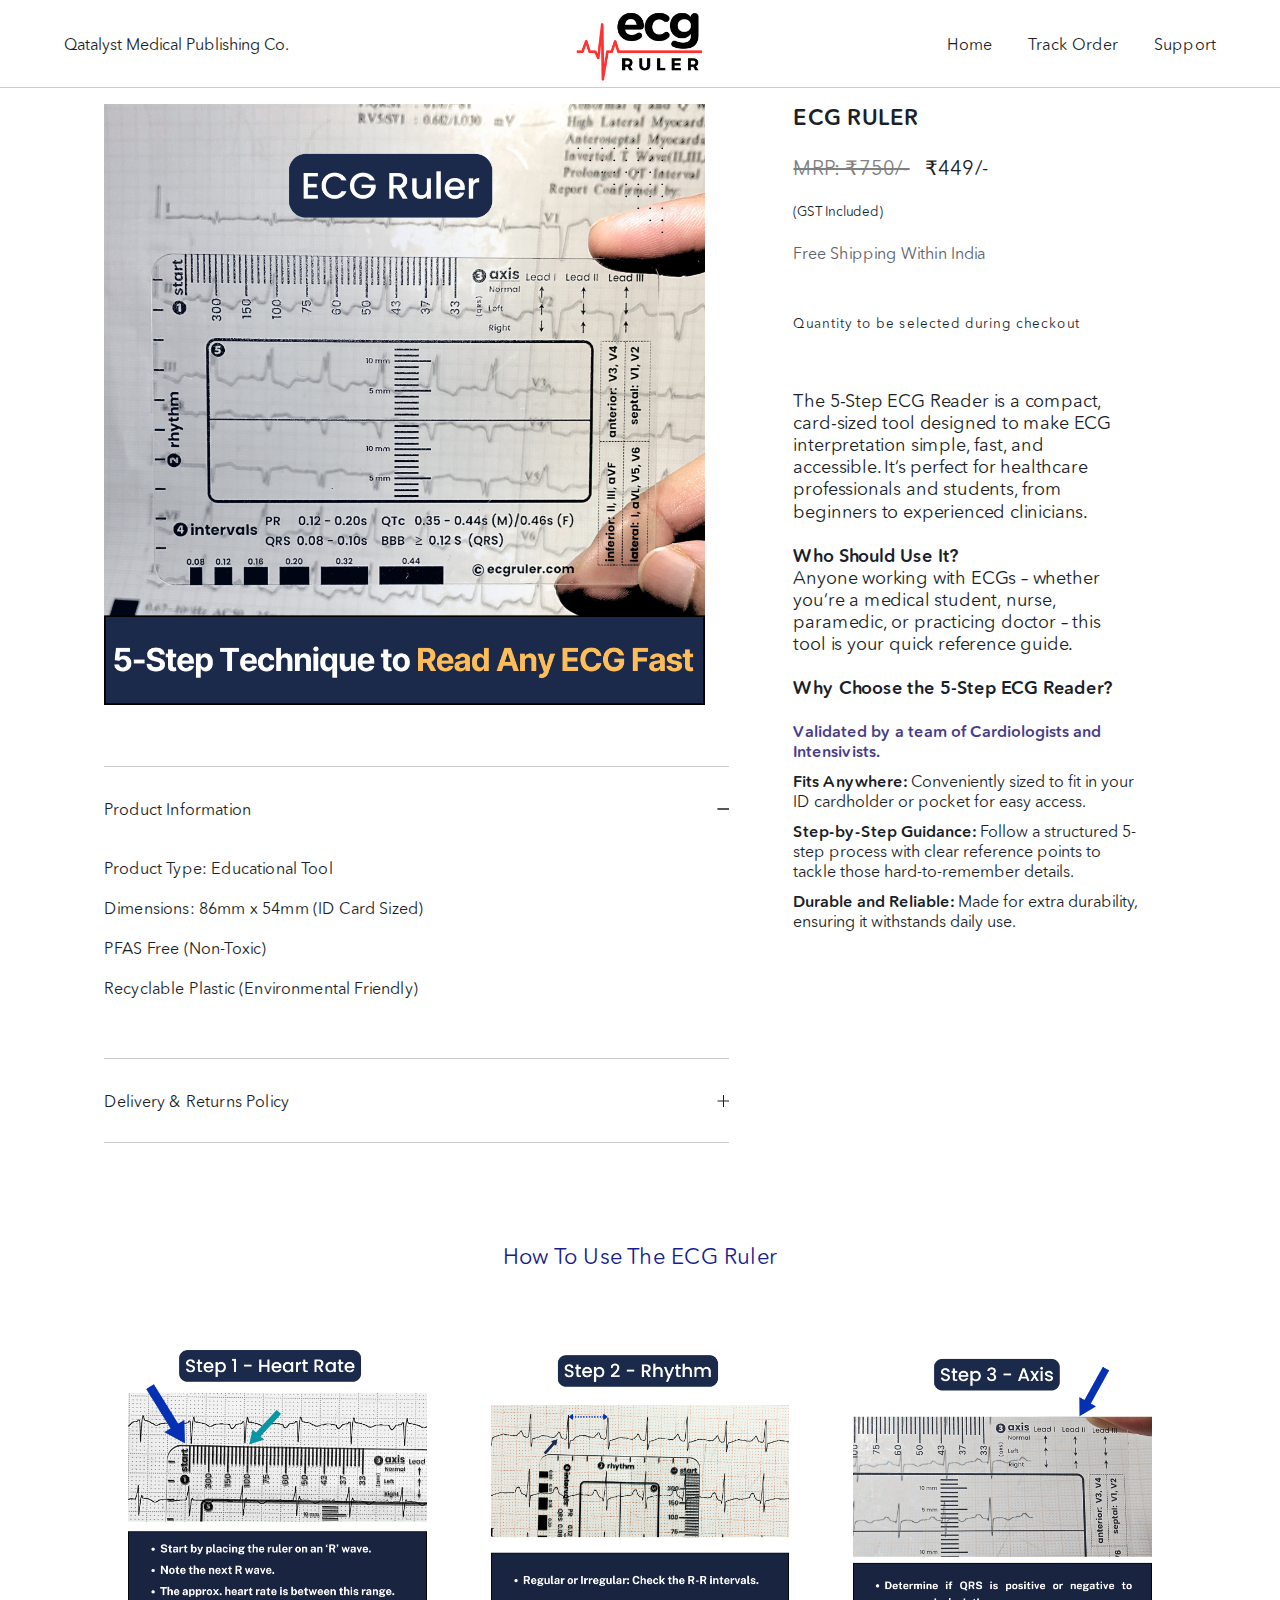
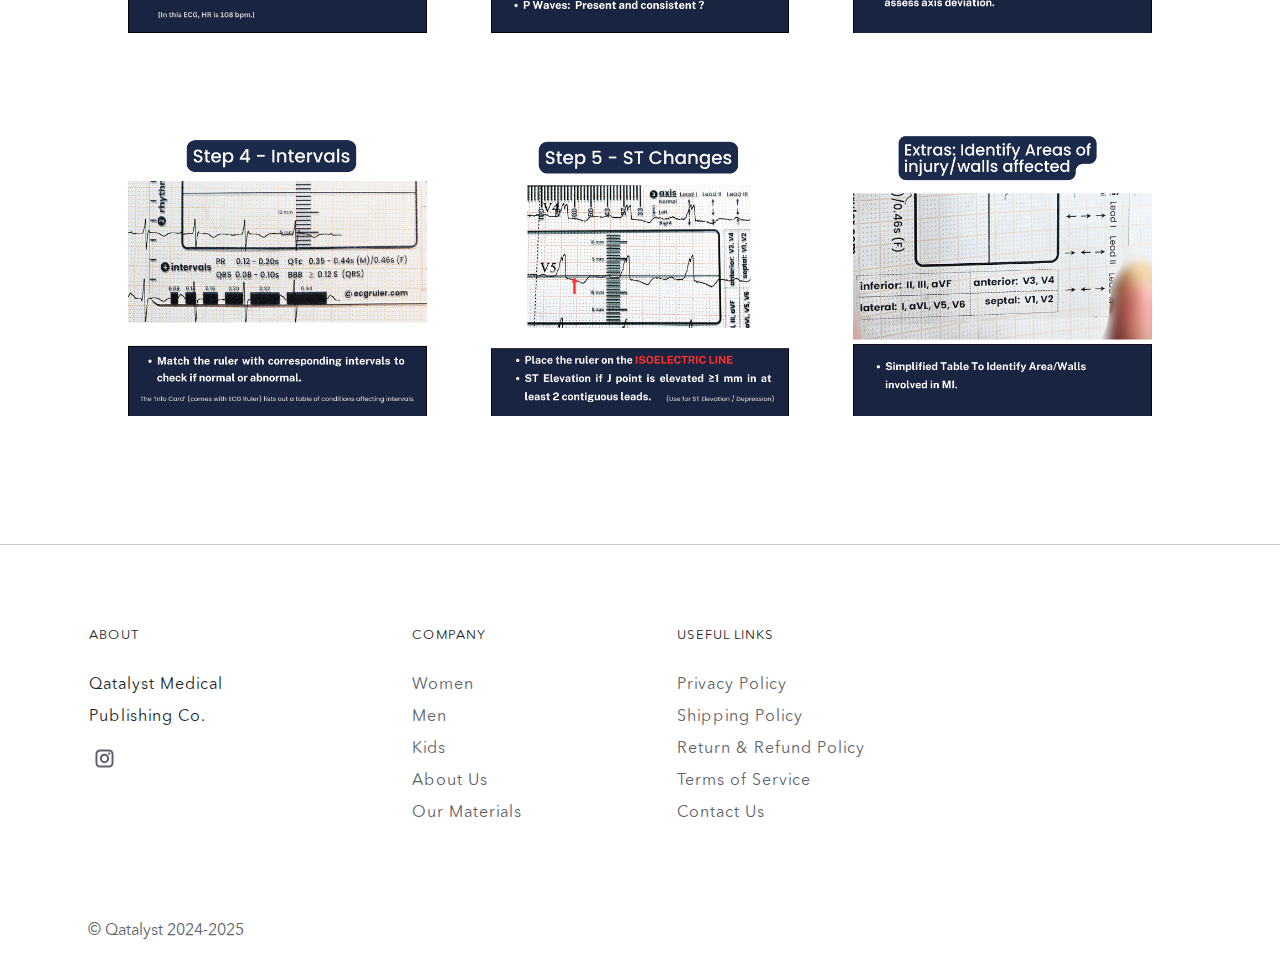
==== ecgruler/index.html @ bc453512 "Update index.html" ====
<!DOCTYPE html>
<html lang="en">
  <head>
    <meta charset="UTF-8" />
    <meta http-equiv="X-UA-Compatible" content="IE=edge" />
    <meta name="viewport" content="width=device-width, initial-scale=1.0" />
    <meta name="description" content="product page" />
    <link
      crossorigin="anonymous"
      media="all"
      rel="stylesheet"
      href="./styles/index.css"
    />
    <title>ECG Ruler - ECGs Made Simple with the 5-Step ECG Ruler - ECGRULER.com</title>
  </head>

  <body>
    <header class="header">
      
      <nav class="header-navigation wrapper">
       <a class="logo" href="ecgruler.com">
      <span class="visually-hidden">Home page</span>
      <img class="logo__image" src="./img/logo.png" alt="ECG Ruler Logo" />
      <span class="logo__text">ECG Ruler</span>
    </a>
        <ul class="header-navigation__list">
          <li class="header-navigation__item">
            <span class="">Qatalyst Medical Publishing Co.</span>
          </li>

        </ul>
        <ul class="header-navigation__list">
          <li class="header-navigation__item">
            <a class="header-navigation__link" href="#">Home</a>
          </li>
          <li class="header-navigation__item">
            <a class="header-navigation__link" href="#">Track Order</a>
          </li>
          <li class="header-navigation__item">
            <a class="header-navigation__link" href="#">Support</a>
          </li>
        </ul>
      </nav>
    </header>

    <main id="main" class="wrapper" tabindex="-1">
      <article class="product product--two-columns">
        <h1 class="visually-hidden">ECG Ruler</h1>
        <div class="product__content">
          <div class="product__image-wrapper">
            <img
              width="472"
              height="706"
              class="product__image"
              src="./img/main_product.png"
              alt="ECG Ruler"
              loading="ECG Ruler"
            />
          </div>

          <div class="product__description">
            <details class="collapse" open>
              <summary class="collapse__summary">
                <h2 class="summary__title">Product Information</h2>
              </summary>
              <div class="collapse__content">
                <div class="paragraph">
                  <p>Product Type: Educational Tool</p><br>
                  <p>Dimensions: 86mm x 54mm (ID Card Sized)</p><br>
                  <p>PFAS Free (Non-Toxic)</p><br>
                  <p>Recyclable Plastic (Environmental Friendly)</p><br>
                </div>
              </div>
            </details>
            <details class="collapse">
              <summary class="collapse__summary">
                <h2 class="summary__title">Delivery & Returns Policy</h2>
              </summary>
              <div class="collapse__content">
               <div class="delivery-returns-policy">  
  <h3>Delivery</h3>
  <ul>
    <li>Orders are fulfilled within the next working day.</li>
    <li>A tracking code will be provided once your order is shipped.</li>
    <li>We partner with IndiaPost Speed Post, Delhivery, and DTDC to ensure speedy delivery.</li>
    <li>Orders are typically delivered within <strong>3-4 days</strong>. Though holidays or weather conditions may delay the expected date of delivery.</li>
    <li>Please ensure your delivery address, pin code, and phone number are accurate for a seamless delivery experience.</li>
  </ul>
  
  <h3>Returns</h3>
  <ul>
    <li>We take great care to ensure our products are of excellent quality before shipping.</li>
    <li>If your product is damaged during transit, we offer a hassle-free replacement process.</li>
    <li>To initiate a return, email us at <a href="mailto:care@ecgruler.com">care@ecgruler.com</a> with:
      <ul>
        <li>Your order details / payment receipt</li>
        <li><strong>2-3 photos</strong> clearly showing the damage</li>
      </ul>
    </li>
    <li>Once verified, we’ll promptly send you a replacement.</li>
  </ul>
  
  <p>Your satisfaction is our priority, and we’re here to help!</p>
</div>

              </div>
            </details>
          </div>
        </div>
        <div class="product__options">
          <form class="product__form" action="#" id="product__form">
            <div class="product__info">
              <h2
                class="heading heading--product"
                id="title"
                aria-hidden="true"
              >
                <b style="font-weight: 600;">ECG RULER</b>
              </h2>
              <div class="product__price">
  <span class="product__price--old" style="text-decoration: line-through; color: gray;">MRP: ₹750/-</span>
  <span class="product__price--new" style="margin-left: 10px;">₹449/-</span>
</div>
<small style="size: .2em;">(GST Included)</small>
              <small class="tax-info">Free Shipping Within India</small>

            </div>
            <div class="fieldset-wrapper">
           
              
              <div class="fieldset">
                <label class="legend legend--quantity" for="quantity">
                  <small style="size: .2em;">Quantity to be selected during checkout</small><br>
                   
                </label>

              </div>
            </div>
  
          </form>
          <form>
                    <script src="https://checkout.razorpay.com/v1/payment-button.js" data-payment_button_id="pl_PTafZO4BnLj7If" async> </script> 

          </form>
          <div class="paragraph paragraph--description">
           
           <div>
  <p>The 5-Step ECG Reader is a compact, card-sized tool designed to make ECG interpretation simple, fast, and accessible. It’s perfect for healthcare professionals and students, from beginners to experienced clinicians.</p>
  
  <p><strong>Who Should Use It?</strong><br>
  Anyone working with ECGs – whether you’re a medical student, nurse, paramedic, or practicing doctor – this tool is your quick reference guide.</p>
  
  <p><strong>Why Choose the 5-Step ECG Reader?</strong></p>
<ul style="list-style-type: none; padding-left: 0;">
  <li style="margin-bottom: 10px;"><strong style="color:darkslateblue;">Validated by a team of Cardiologists and Intensivists.</strong></li>
  <li style="margin-bottom: 10px;"><strong>Fits Anywhere:</strong> Conveniently sized to fit in your ID cardholder or pocket for easy access.</li>
  <li style="margin-bottom: 10px;"><strong>Step-by-Step Guidance:</strong> Follow a structured 5-step process with clear reference points to tackle those hard-to-remember details.</li>
  <li style="margin-bottom: 10px;"><strong>Durable and Reliable:</strong> Made for extra durability, ensuring it withstands daily use.</li>
</ul>

</div>

          </div>
        </div>
      </article>
      <section class="suggestion">
        <h2 class="suggestion__header">How To Use The ECG Ruler</h2>
        <ul class="suggestion__list">

          <li class="suggestion__item">
            <article class="suggestion__product">
              <div class="suggestion__image-wrapper">
                <img
                  class="suggestion__image"
                  src="./img/2.png"
                  width="242"
                  height="360"
                  loading="lazy"
                />
              </div>

            </article>
          </li>
          <li class="suggestion__item">
            <article class="suggestion__product">
   
              <div class="suggestion__image-wrapper">
                <img
                  class="suggestion__image"
                  src="./img/3.png"
                  alt=""
                  width="242"
                  height="360"
                  loading="lazy"
                />
              </div>

            </article>
          </li>
          <li class="suggestion__item">
            <article class="suggestion__product">
              <div class="suggestion__image-wrapper">
                <img
                  class="suggestion__image"
                  src="./img/4.png"
                  alt=""
                  width="242"
                  height="360"
                  loading="lazy"
                />
              </div>
            </article>
          </li>

                    <li class="suggestion__item">
            <article class="suggestion__product">
              <div class="suggestion__image-wrapper">
                <img
                  class="suggestion__image"
                  src="./img/5.png"
                  alt=""
                  width="242"
                  height="360"
                  loading="lazy"
                />
              </div>
            </article>
            
          </li>

                    <li class="suggestion__item">
            <article class="suggestion__product">
              <div class="suggestion__image-wrapper">
                <img
                  class="suggestion__image"
                  src="./img/6.png"
                  alt=""
                  width="242"
                  height="360"
                  loading="lazy"
                />
              </div>
            </article>
            
          </li>

                    <li class="suggestion__item">
            <article class="suggestion__product">
              <div class="suggestion__image-wrapper">
                <img
                  class="suggestion__image"
                  src="./img/7.png"
                  alt=""
                  width="242"
                  height="360"
                  loading="lazy"
                />
              </div>
            </article>
            
          </li>


        </ul>
      </section>
    </main>
    <footer class="footer">
      <div class="footer__container wrapper">
        <section class="section section--address">
          <h2 class="heading heading--footer">About</h2>
          <address class="address">
            <div class="paragraph paragraph--address">
              <p>Qatalyst Medical Publishing Co.</p>
            </div>
            <ul class="social">
              <li class="social__item">
                <a href="https://www.instagram.com/ecg_ruler/"
                  ><span class="icon icon--instagram">
                    <span class="visually-hidden">Instagram</span>
                  </span></a
                >
              </li>
            </ul>
          </address>
        </section>
        <section class="section">
          <h2 class="heading heading--footer">Company</h2>
          <ul class="footer-list">
            <li class="footer-list__item">
              <a class="footer-list__link" href="#">Women</a>
            </li>
            <li class="footer-list__item">
              <a class="footer-list__link" href="#">Men</a>
            </li>
            <li class="footer-list__item">
              <a class="footer-list__link" href="#">Kids</a>
            </li>
            <li class="footer-list__item">
              <a class="footer-list__link" href="#">About Us</a>
            </li>
            <li class="footer-list__item">
              <a class="footer-list__link" href="#">Our Materials</a>
            </li>
          </ul>
        </section>
        <section class="section">
          <h2 class="heading heading--footer">Useful Links</h2>
          <ul class="footer-list">
            <li class="footer-list__item">
              <a class="footer-list__link" href="#">Privacy Policy </a>
            </li>
            <li class="footer-list__item">
              <a class="footer-list__link" href="#"> Shipping Policy </a>
            </li>
            <li class="footer-list__item">
              <a class="footer-list__link" href="#">Return & Refund Policy </a>
            </li>
            <li class="footer-list__item">
              <a class="footer-list__link" href="#">Terms of Service </a>
            </li>
            <li class="footer-list__item">
              <a class="footer-list__link" href="#">Contact Us</a>
            </li>
          </ul>
        </section>
      </div>
      <div class="copyright wrapper">
        <small class="copyright__text">© Qatalyst 2024-2025</small>
      </div>
    </footer>
    <div class="menu-overlay" id="mobile_overlay">
      <nav class="mobile-menu menu-hidden" id="mobile_menu">
        <ul class="mobile-navigation">
          <li class="mobile-navigation__item">
            <a class="mobile-navigation__link" href="#">Women</a>
          </li>
          <li class="mobile-navigation__item">
            <a class="mobile-navigation__link" href="#">Men</a>
          </li>
          <li class="mobile-navigation__item">
            <a class="mobile-navigation__link" href="#">Kids</a>
          </li>
          <li class="mobile-navigation__item">
            <a class="mobile-navigation__link" href="#">Company</a>
          </li>

          <li class="mobile-navigation__item">
            <a class="mobile-navigation__link" href="#">Account</a>
          </li>
          <li class="mobile-navigation__item">
            <a class="mobile-navigation__link" href="#">Search</a>
          </li>
          <li class="mobile-navigation__item">
            <a class="mobile-navigation__link" href="#">Cart</a>
          </li>
        </ul>
      </nav>
    </div>
    <script src="./js/index.js" type="module"></script>
  </body>
</html>
---- ecgruler/styles/index.css ----
@import './fonts.css';
@import './variables.css';

@import './base.css';

@import './components/header.css';
@import './components/breadcrumbs.css';
@import './components/product.css';
@import './components/suggestions.css';
@import './components/footer.css';
@import './components/mobileMenu.css';

@import './mediaQueries.css';

@import './components/modal.css';
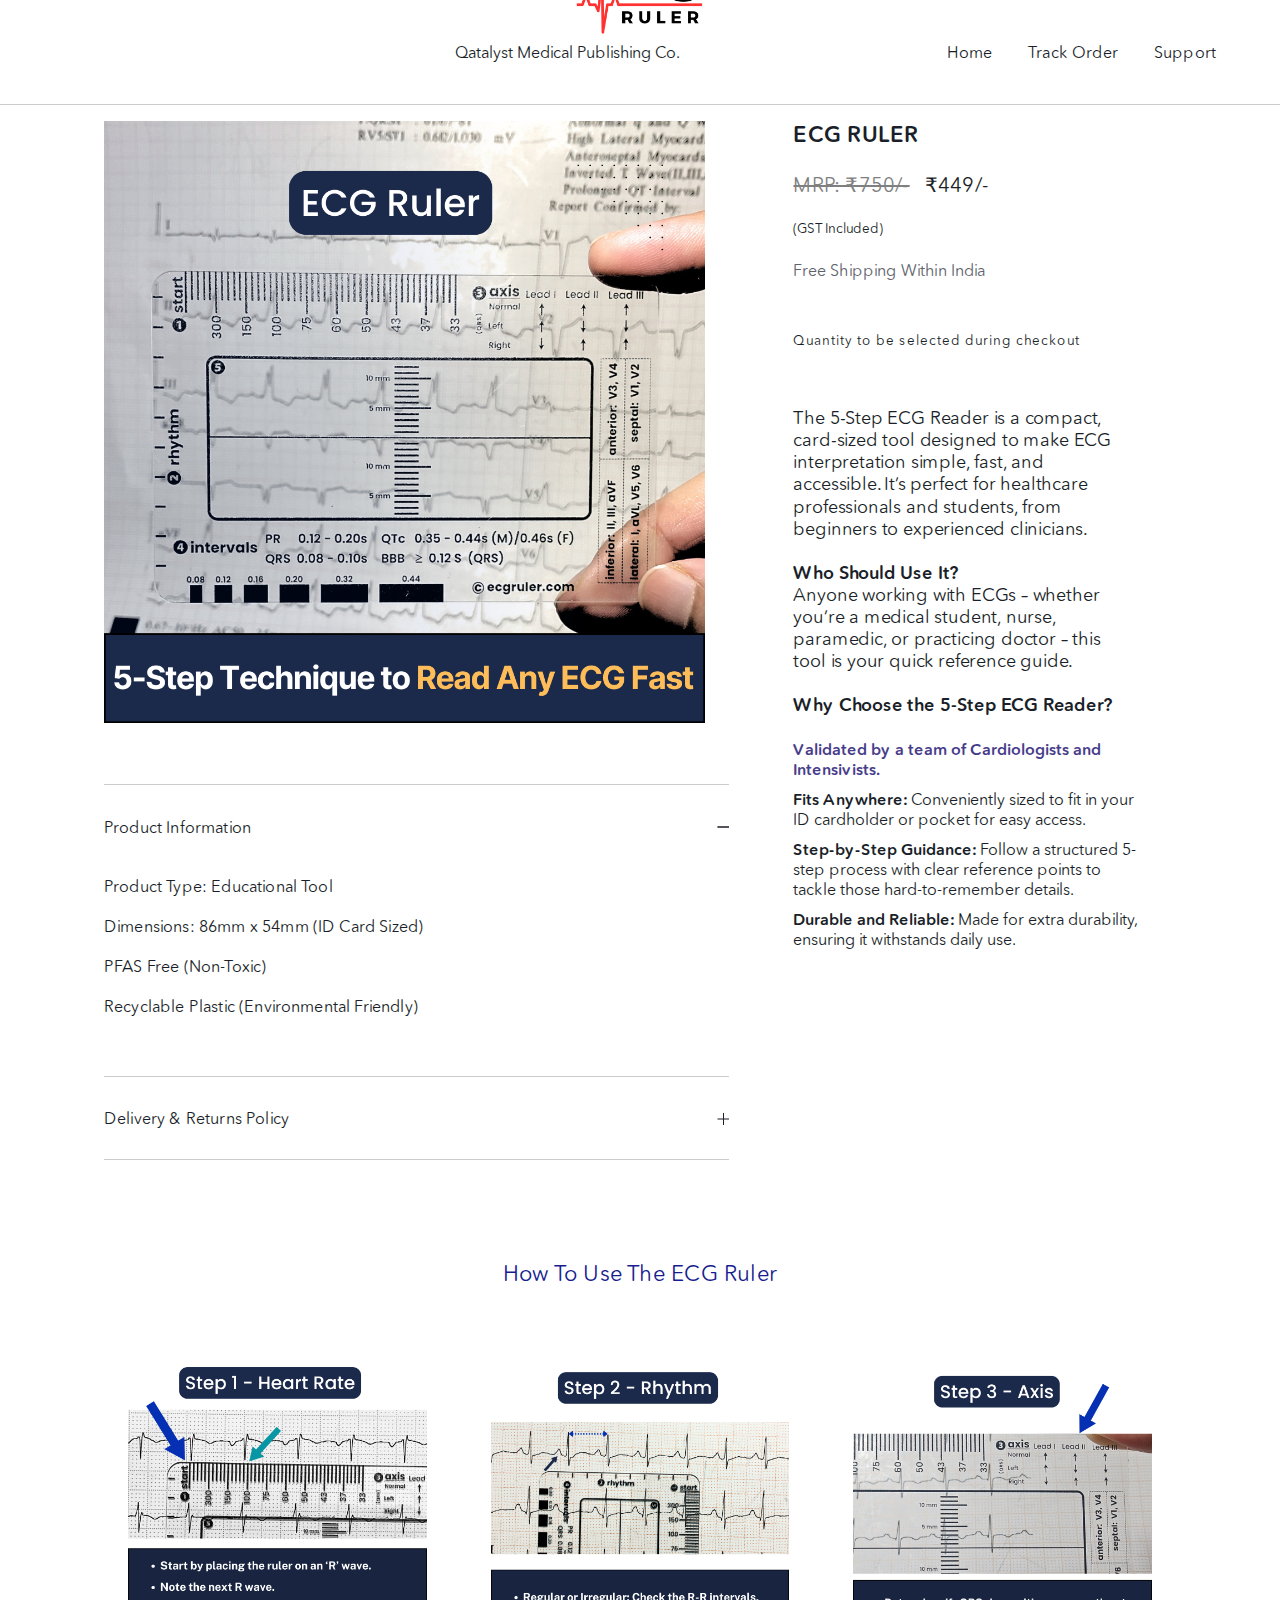
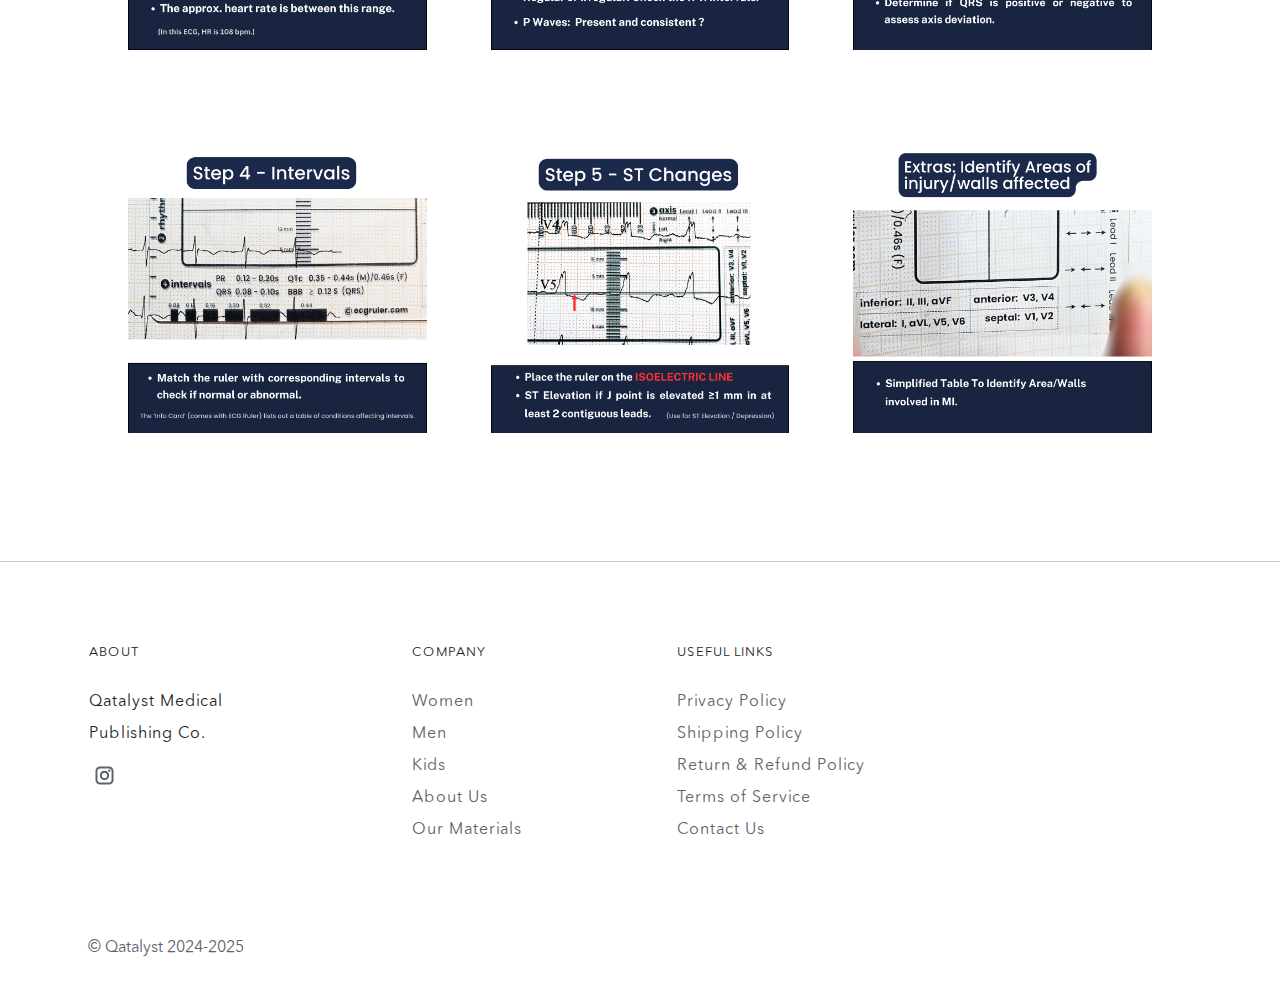
==== commit 8ce05e27: "a" ====
--- a/ecgruler/index.html
+++ b/ecgruler/index.html
@@ -18,10 +18,9 @@
     <header class="header">
       
       <nav class="header-navigation wrapper">
-       <a class="logo" href="ecgruler.com">
-      <span class="visually-hidden">Home page</span>
+      <a class="logo" href="ecgruler.com">
+      <span class="visually-hidden">ECG Ruler</span>
       <img class="logo__image" src="./img/logo.png" alt="ECG Ruler Logo" />
-      <span class="logo__text">ECG Ruler</span>
     </a>
         <ul class="header-navigation__list">
           <li class="header-navigation__item">
@@ -283,6 +282,12 @@
             </ul>
           </address>
         </section>
+
+<div class="image-overlay" id="imageOverlay">
+  <img id="overlayImage" src="" alt="Enlarged View" />
+</div>
+
+
         <section class="section">
           <h2 class="heading heading--footer">Company</h2>
           <ul class="footer-list">
@@ -357,5 +362,21 @@
       </nav>
     </div>
     <script src="./js/index.js" type="module"></script>
+    <script type="text/javascript">
+      document.querySelectorAll('.suggestion__image').forEach((img) => {
+  img.addEventListener('click', () => {
+    const overlay = document.getElementById('imageOverlay');
+    const overlayImage = document.getElementById('overlayImage');
+    overlayImage.src = img.src; // Set the clicked image as the overlay source
+    overlay.style.display = 'flex'; // Show the overlay
+  });
+});
+
+document.getElementById('imageOverlay').addEventListener('click', () => {
+  const overlay = document.getElementById('imageOverlay');
+  overlay.style.display = 'none'; // Hide the overlay on click
+});
+
+    </script>
   </body>
 </html>
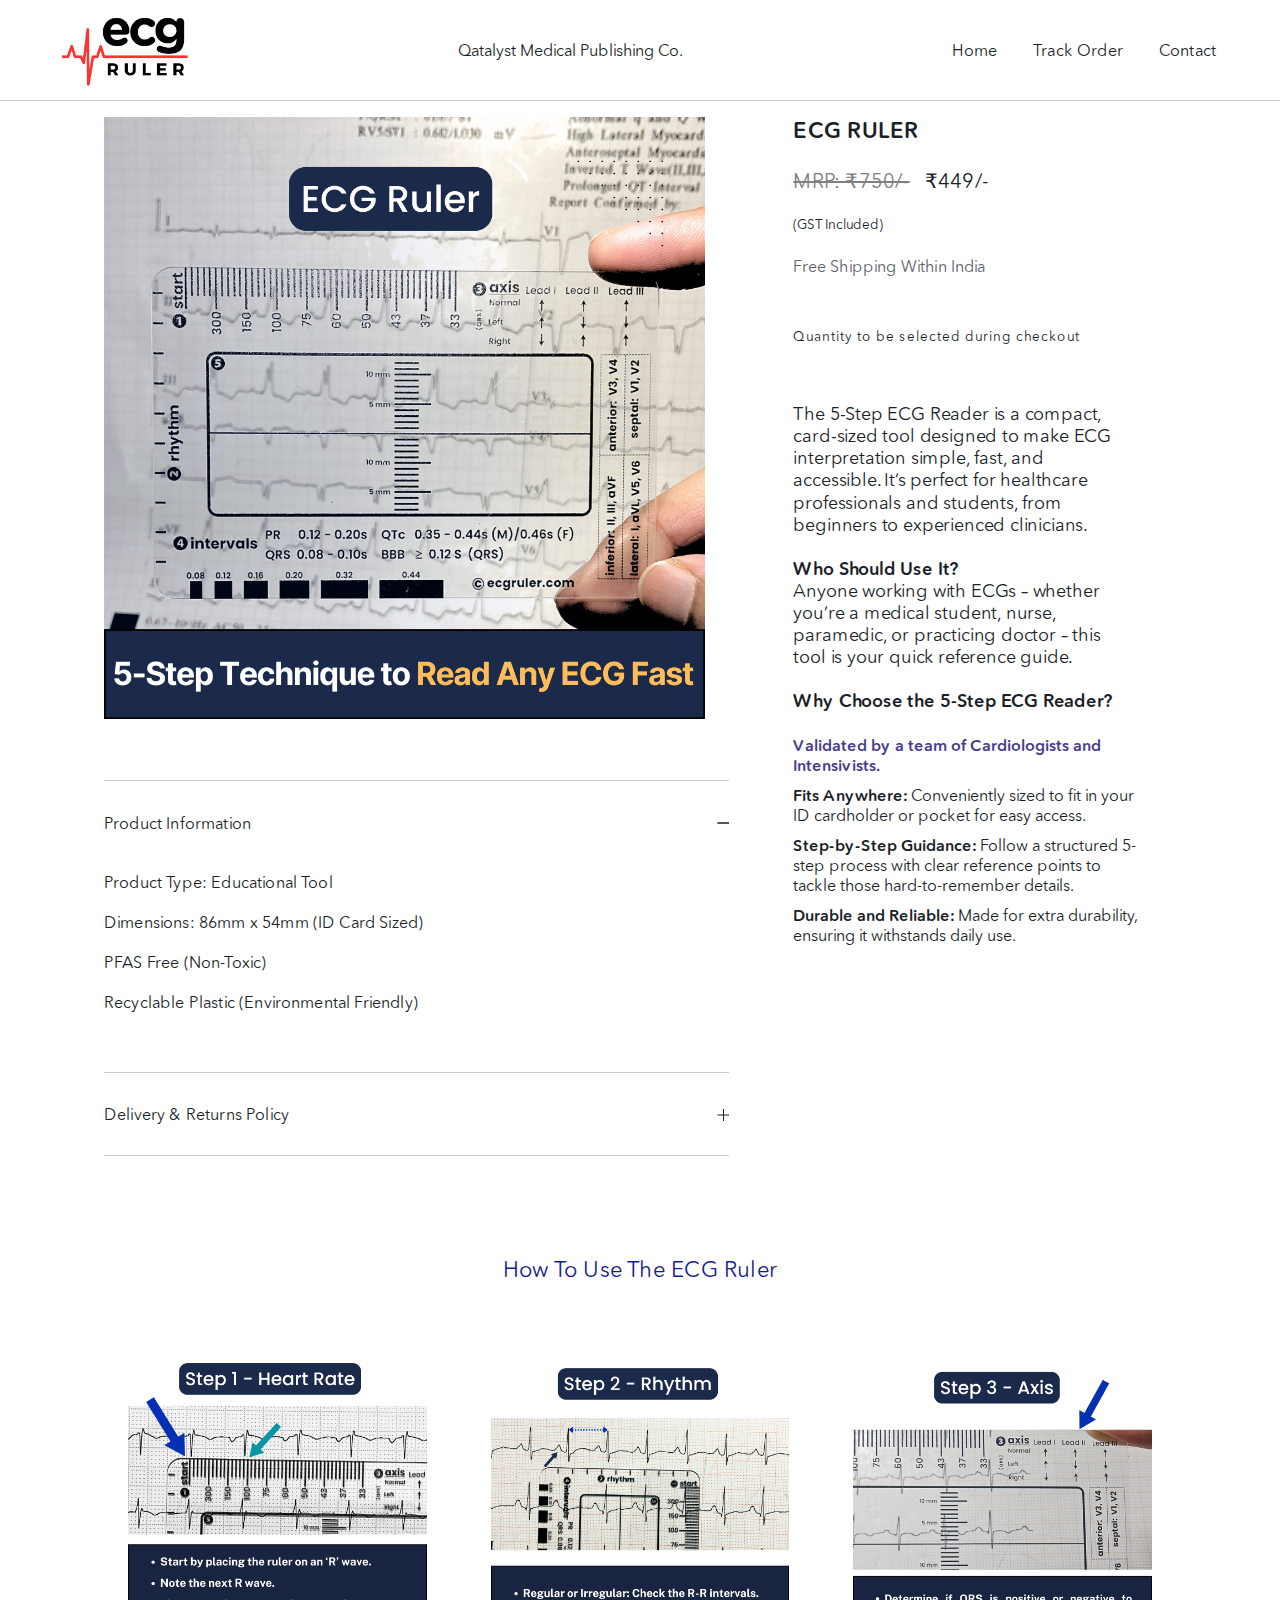
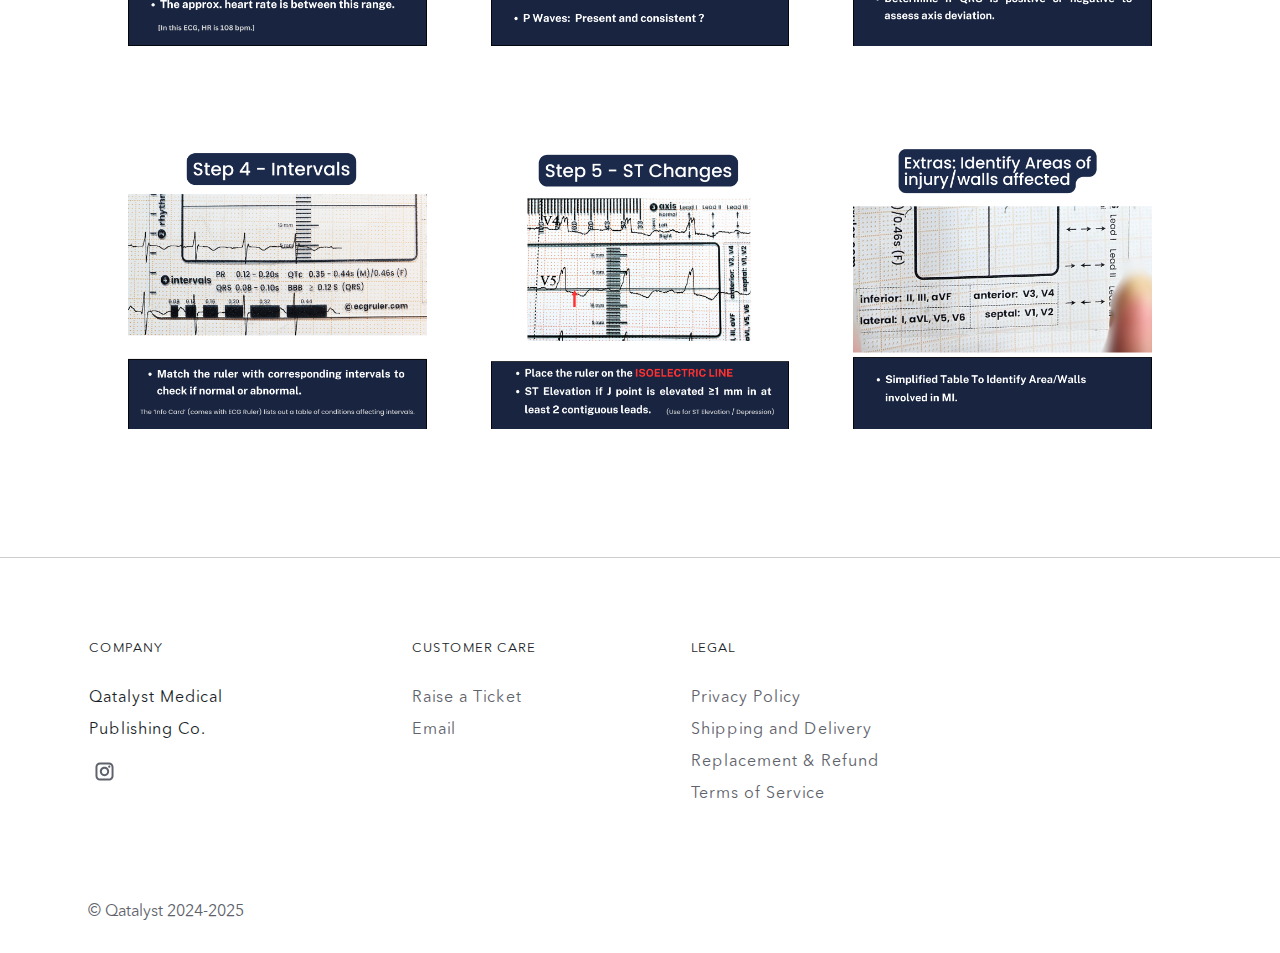
==== commit 5083e6bb: "Update index.html" ====
--- a/ecgruler/index.html
+++ b/ecgruler/index.html
@@ -28,15 +28,15 @@
           </li>
 
         </ul>
-        <ul class="header-navigation__list">
+           <ul class="header-navigation__list">
           <li class="header-navigation__item">
-            <a class="header-navigation__link" href="#">Home</a>
+            <a class="header-navigation__link" href="https://ecgruler.com">Home</a>
           </li>
           <li class="header-navigation__item">
-            <a class="header-navigation__link" href="#">Track Order</a>
+            <a class="header-navigation__link" href="https://ecgruler.com/store/tracking.html">Track Order</a>
           </li>
           <li class="header-navigation__item">
-            <a class="header-navigation__link" href="#">Support</a>
+            <a class="header-navigation__link" href="https://qatalyst.zohodesk.in/portal/en/newticket">Contact</a>
           </li>
         </ul>
       </nav>
@@ -78,25 +78,25 @@
               <div class="collapse__content">
                <div class="delivery-returns-policy">  
   <h3>Delivery</h3>
-  <ul>
-    <li>Orders are fulfilled within the next working day.</li>
-    <li>A tracking code will be provided once your order is shipped.</li>
-    <li>We partner with IndiaPost Speed Post, Delhivery, and DTDC to ensure speedy delivery.</li>
-    <li>Orders are typically delivered within <strong>3-4 days</strong>. Though holidays or weather conditions may delay the expected date of delivery.</li>
-    <li>Please ensure your delivery address, pin code, and phone number are accurate for a seamless delivery experience.</li>
+  <ul style="list-style-type: none; padding-left: 0;">
+    <li style="margin-bottom: 10px;">Orders are fulfilled within the next working day.</li>
+    <li style="margin-bottom: 10px;">A tracking code will be provided once your order is shipped.</li>
+    <li style="margin-bottom: 10px;">We partner with IndiaPost Speed Post, Delhivery, and DTDC to ensure speedy delivery.</li>
+    <li style="margin-bottom: 10px;">Orders are typically delivered within <strong>3-4 days</strong>. Though holidays or weather conditions may delay the expected date of delivery.</li>
+    <li style="margin-bottom: 10px;">Please ensure your delivery address, pin code, and phone number are accurate for a seamless delivery experience.</li>
   </ul>
   
   <h3>Returns</h3>
-  <ul>
-    <li>We take great care to ensure our products are of excellent quality before shipping.</li>
-    <li>If your product is damaged during transit, we offer a hassle-free replacement process.</li>
-    <li>To initiate a return, email us at <a href="mailto:care@ecgruler.com">care@ecgruler.com</a> with:
-      <ul>
-        <li>Your order details / payment receipt</li>
-        <li><strong>2-3 photos</strong> clearly showing the damage</li>
+  <ul style="list-style-type: none; padding-left: 0;">
+    <li style="margin-bottom: 10px;">We take great care to ensure our products are of excellent quality before shipping.</li>
+    <li style="margin-bottom: 10px;">If your product is damaged during transit, we offer a hassle-free replacement process.</li>
+    <li style="margin-bottom: 10px;">To initiate a return, email us at <a href="mailto:care@ecgruler.com">care@ecgruler.com</a> with:
+      <ul style="list-style-type: none; padding-left: 0;">
+        <li style="margin-bottom: 10px;">Your order details / payment receipt</li>
+        <li style="margin-bottom: 10px;"><strong>2-3 photos</strong> clearly showing the damage</li>
       </ul>
     </li>
-    <li>Once verified, we’ll promptly send you a replacement.</li>
+    <li style="margin-bottom: 10px;">Once verified, we’ll promptly send you a replacement.</li>
   </ul>
   
   <p>Your satisfaction is our priority, and we’re here to help!</p>
@@ -263,10 +263,10 @@
         </ul>
       </section>
     </main>
-    <footer class="footer">
+<footer class="footer">
       <div class="footer__container wrapper">
         <section class="section section--address">
-          <h2 class="heading heading--footer">About</h2>
+          <h2 class="heading heading--footer">Company</h2>
           <address class="address">
             <div class="paragraph paragraph--address">
               <p>Qatalyst Medical Publishing Co.</p>
@@ -283,49 +283,34 @@
           </address>
         </section>
 
-<div class="image-overlay" id="imageOverlay">
-  <img id="overlayImage" src="" alt="Enlarged View" />
-</div>
-
 
         <section class="section">
-          <h2 class="heading heading--footer">Company</h2>
+          <h2 class="heading heading--footer">Customer Care</h2>
           <ul class="footer-list">
             <li class="footer-list__item">
-              <a class="footer-list__link" href="#">Women</a>
-            </li>
-            <li class="footer-list__item">
-              <a class="footer-list__link" href="#">Men</a>
-            </li>
-            <li class="footer-list__item">
-              <a class="footer-list__link" href="#">Kids</a>
-            </li>
-            <li class="footer-list__item">
-              <a class="footer-list__link" href="#">About Us</a>
-            </li>
-            <li class="footer-list__item">
-              <a class="footer-list__link" href="#">Our Materials</a>
+              <a class="footer-list__link" target="_blank" href="https://qatalyst.zohodesk.in/portal/en/newticket">Raise a Ticket</a>
+            </li>
+            <li class="footer-list__item">
+              <a class="footer-list__link" href="support@qatalyst.zohodesk.in">Email</a>
             </li>
           </ul>
         </section>
         <section class="section">
-          <h2 class="heading heading--footer">Useful Links</h2>
+          <h2 class="heading heading--footer">Legal</h2>
           <ul class="footer-list">
             <li class="footer-list__item">
-              <a class="footer-list__link" href="#">Privacy Policy </a>
-            </li>
-            <li class="footer-list__item">
-              <a class="footer-list__link" href="#"> Shipping Policy </a>
-            </li>
-            <li class="footer-list__item">
-              <a class="footer-list__link" href="#">Return & Refund Policy </a>
-            </li>
-            <li class="footer-list__item">
-              <a class="footer-list__link" href="#">Terms of Service </a>
-            </li>
-            <li class="footer-list__item">
-              <a class="footer-list__link" href="#">Contact Us</a>
-            </li>
+              <a class="footer-list__link" href="privacy-policy.html">Privacy Policy </a>
+            </li>
+            <li class="footer-list__item">
+              <a class="footer-list__link" href="shipping-policy.html"> Shipping and Delivery </a>
+            </li>
+            <li class="footer-list__item">
+              <a class="footer-list__link" href="replacement.html">Replacement & Refund </a>
+            </li>
+            <li class="footer-list__item">
+              <a class="footer-list__link" href="terms.html">Terms of Service </a>
+            </li>
+
           </ul>
         </section>
       </div>
@@ -333,34 +318,7 @@
         <small class="copyright__text">© Qatalyst 2024-2025</small>
       </div>
     </footer>
-    <div class="menu-overlay" id="mobile_overlay">
-      <nav class="mobile-menu menu-hidden" id="mobile_menu">
-        <ul class="mobile-navigation">
-          <li class="mobile-navigation__item">
-            <a class="mobile-navigation__link" href="#">Women</a>
-          </li>
-          <li class="mobile-navigation__item">
-            <a class="mobile-navigation__link" href="#">Men</a>
-          </li>
-          <li class="mobile-navigation__item">
-            <a class="mobile-navigation__link" href="#">Kids</a>
-          </li>
-          <li class="mobile-navigation__item">
-            <a class="mobile-navigation__link" href="#">Company</a>
-          </li>
-
-          <li class="mobile-navigation__item">
-            <a class="mobile-navigation__link" href="#">Account</a>
-          </li>
-          <li class="mobile-navigation__item">
-            <a class="mobile-navigation__link" href="#">Search</a>
-          </li>
-          <li class="mobile-navigation__item">
-            <a class="mobile-navigation__link" href="#">Cart</a>
-          </li>
-        </ul>
-      </nav>
-    </div>
+
     <script src="./js/index.js" type="module"></script>
     <script type="text/javascript">
       document.querySelectorAll('.suggestion__image').forEach((img) => {
